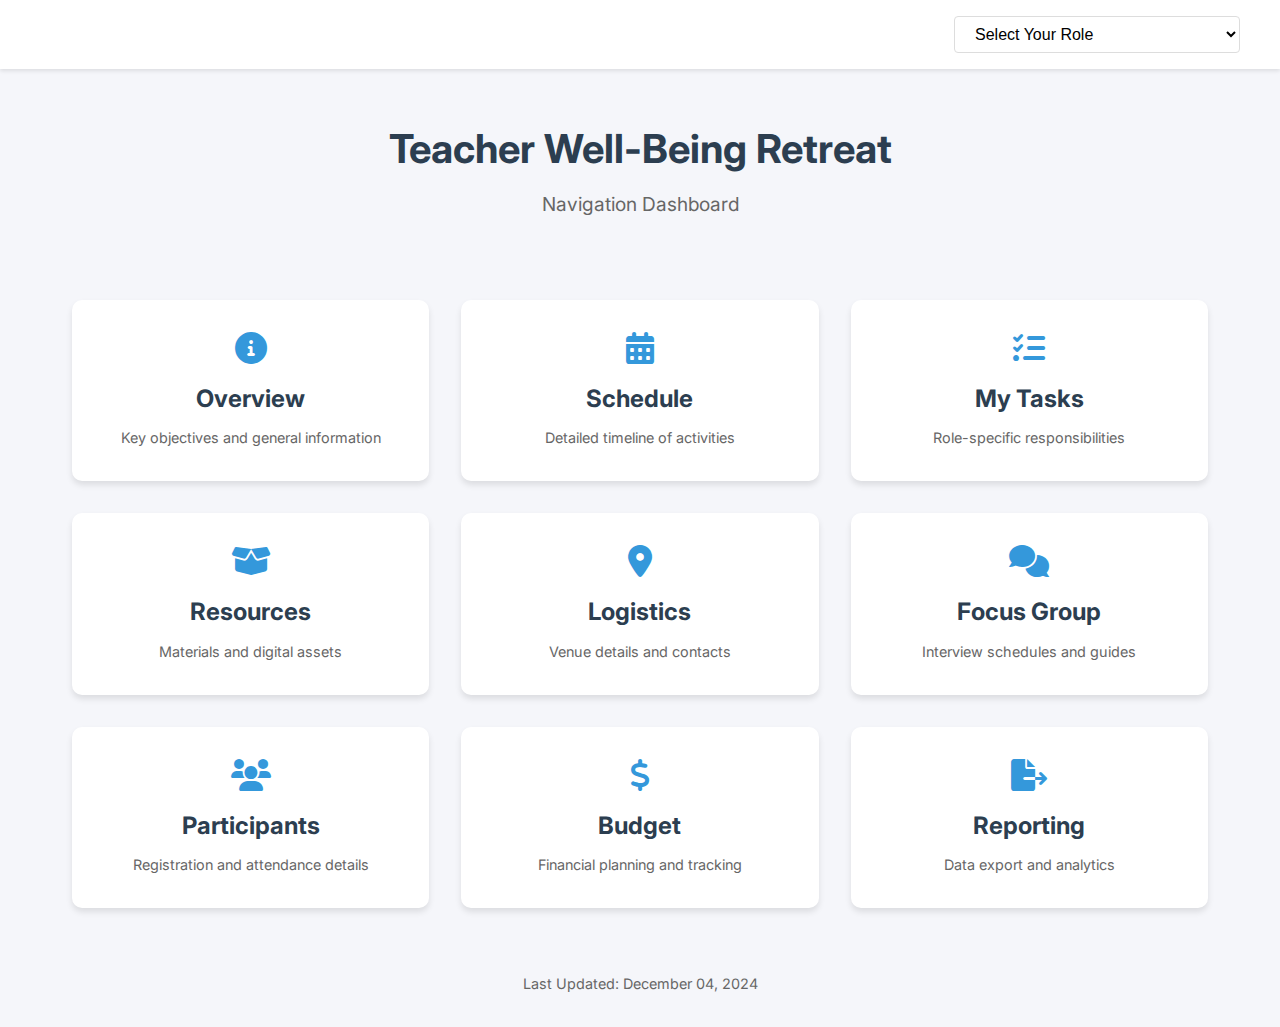
==== index.html @ 6c75f2e2 "Initial commit: Add only web-related files" ====
<!DOCTYPE html>
<html lang="en">
<head>
    <meta charset="UTF-8">
    <meta name="viewport" content="width=device-width, initial-scale=1.0">
    <title>Teacher Well-Being Retreat</title>
    <link rel="stylesheet" href="styles/styles.css">
    <link href="https://fonts.googleapis.com/css2?family=Inter:wght@300;400;500;600&display=swap" rel="stylesheet">
    <link href="https://cdnjs.cloudflare.com/ajax/libs/font-awesome/6.0.0/css/all.min.css" rel="stylesheet">
</head>
<body>
    <header>
        <nav>
            <div class="person-selector">
                <select id="roleSelect">
                    <option value="">Select Your Role</option>
                </select>
            </div>
        </nav>
    </header>

    <main>
        <section class="hero">
            <h1>Teacher Well-Being Retreat</h1>
            <p class="subtitle">Navigation Dashboard</p>
        </section>

        <div class="dashboard-grid">
            <div class="card" data-section="overview">
                <i class="fas fa-info-circle"></i>
                <h2>Overview</h2>
                <p>Key objectives and general information</p>
            </div>

            <div class="card" data-section="schedule">
                <i class="fas fa-calendar-alt"></i>
                <h2>Schedule</h2>
                <p>Detailed timeline of activities</p>
            </div>

            <div class="card" data-section="tasks">
                <i class="fas fa-tasks"></i>
                <h2>My Tasks</h2>
                <p>Role-specific responsibilities</p>
            </div>

            <div class="card" data-section="resources">
                <i class="fas fa-box-open"></i>
                <h2>Resources</h2>
                <p>Materials and digital assets</p>
            </div>

            <div class="card" data-section="logistics">
                <i class="fas fa-map-marker-alt"></i>
                <h2>Logistics</h2>
                <p>Venue details and contacts</p>
            </div>

            <div class="card" data-section="interviews">
                <i class="fas fa-comments"></i>
                <h2>Focus Group</h2>
                <p>Interview schedules and guides</p>
            </div>

            <div class="card" data-section="participants">
                <i class="fas fa-users"></i>
                <h2>Participants</h2>
                <p>Registration and attendance details</p>
            </div>

            <div class="card" data-section="budget">
                <i class="fas fa-dollar-sign"></i>
                <h2>Budget</h2>
                <p>Financial planning and tracking</p>
            </div>

            <div class="card" data-section="reporting">
                <i class="fas fa-file-export"></i>
                <h2>Reporting</h2>
                <p>Data export and analytics</p>
            </div>
        </div>
    </main>

    <footer>
        <p>Last Updated: December 04, 2024</p>
    </footer>

    <script>
        document.addEventListener('DOMContentLoaded', async function() {
            const roleSelect = document.getElementById('roleSelect');
            
            // Load roles from JSON
            try {
                const response = await fetch('data/roles.json');
                const data = await response.json();
                
                // Clear existing options except the default one
                roleSelect.innerHTML = '<option value="">Select Your Role</option>';
                
                // Add roles from JSON
                data.roles.forEach(role => {
                    const option = document.createElement('option');
                    option.value = role.id;
                    option.textContent = `${role.name}${role.title ? ` (${role.title})` : ''}`;
                    roleSelect.appendChild(option);
                });
                
                // Load saved role from localStorage
                const savedRole = localStorage.getItem('selectedRole');
                if (savedRole) {
                    roleSelect.value = savedRole;
                }
            } catch (error) {
                console.error('Error loading roles:', error);
            }

            // Role selection handler
            roleSelect.addEventListener('change', function() {
                const selectedRole = this.value;
                localStorage.setItem('selectedRole', selectedRole);
            });

            // Card click handler
            document.querySelectorAll('.card').forEach(card => {
                card.addEventListener('click', function() {
                    const section = this.dataset.section;
                    // Navigation logic
                    switch(section) {
                        case 'overview':
                            window.location.href = 'pages/overview.html';
                            break;
                        case 'schedule':
                            window.location.href = 'pages/schedule.html';
                            break;
                        case 'tasks':
                            window.location.href = 'pages/tasks.html';
                            break;
                        case 'resources':
                            window.location.href = 'pages/resources.html';
                            break;
                        case 'logistics':
                            window.location.href = 'pages/logistics.html';
                            break;
                        case 'interviews':
                            window.location.href = 'pages/interviews.html';
                            break;
                        case 'participants':
                            window.location.href = 'pages/participants.html';
                            break;
                        case 'budget':
                            window.location.href = 'pages/budget.html';
                            break;
                        case 'reporting':
                            window.location.href = 'pages/reporting.html';
                            break;
                        default:
                            console.log('Page not yet implemented:', section);
                    }
                });
            });
        });
    </script>
</body>
</html>
---- styles/styles.css ----
:root {
    --primary-color: #2c3e50;
    --secondary-color: #3498db;
    --background-color: #f5f6fa;
    --card-hover-color: #e8f4f8;
    --text-color: #2c3e50;
    --card-shadow: 0 4px 6px rgba(0, 0, 0, 0.1);
}

* {
    margin: 0;
    padding: 0;
    box-sizing: border-box;
}

body {
    font-family: 'Inter', sans-serif;
    background-color: var(--background-color);
    color: var(--text-color);
    line-height: 1.6;
}

header {
    background-color: white;
    padding: 1rem;
    box-shadow: 0 2px 4px rgba(0, 0, 0, 0.1);
    position: sticky;
    top: 0;
    z-index: 100;
}

nav {
    max-width: 1200px;
    margin: 0 auto;
    display: flex;
    justify-content: flex-end;
}

.person-selector select {
    padding: 0.5rem 1rem;
    border: 1px solid #ddd;
    border-radius: 4px;
    font-size: 1rem;
    cursor: pointer;
    background-color: white;
}

.hero {
    text-align: center;
    padding: 3rem 1rem;
}

h1 {
    font-size: 2.5rem;
    color: var(--primary-color);
    margin-bottom: 0.5rem;
}

.subtitle {
    font-size: 1.2rem;
    color: #666;
}

.dashboard-grid {
    max-width: 1200px;
    margin: 0 auto;
    padding: 2rem;
    display: grid;
    grid-template-columns: repeat(auto-fit, minmax(300px, 1fr));
    gap: 2rem;
}

.card {
    background: white;
    padding: 2rem;
    border-radius: 10px;
    box-shadow: var(--card-shadow);
    cursor: pointer;
    transition: transform 0.2s, box-shadow 0.2s;
    text-align: center;
}

.card:hover {
    transform: translateY(-5px);
    box-shadow: 0 6px 12px rgba(0, 0, 0, 0.15);
    background-color: var(--card-hover-color);
}

.card i {
    font-size: 2rem;
    color: var(--secondary-color);
    margin-bottom: 1rem;
}

.card h2 {
    margin-bottom: 0.5rem;
    color: var(--primary-color);
}

.card p {
    color: #666;
    font-size: 0.9rem;
}

footer {
    text-align: center;
    padding: 2rem;
    color: #666;
    font-size: 0.9rem;
}

/* Overview Page Styles */
.content-wrapper {
    max-width: 1200px;
    margin: 0 auto;
    padding: 2rem;
}

.page-header {
    text-align: center;
    margin-bottom: 3rem;
    padding: 2rem 0;
    background: linear-gradient(to right, #f8fafc, #ffffff);
    border-radius: 12px;
    box-shadow: 0 2px 10px rgba(0,0,0,0.05);
}

.page-header h1 {
    font-size: 2.5rem;
    color: #2d3748;
    margin-bottom: 0.5rem;
}

.page-header h1 i {
    margin-right: 0.5rem;
    color: #4299e1;
}

.page-header .subtitle {
    color: #4a5568;
    font-size: 1.2rem;
    margin-bottom: 0.5rem;
}

.page-header .date-info {
    color: #718096;
    font-size: 1rem;
    padding: 0.5rem 1rem;
    background: #f7fafc;
    border-radius: 20px;
    display: inline-block;
    margin-top: 0.5rem;
}

.page-header .date-info i {
    margin-right: 0.5rem;
    color: #4299e1;
}

.nav-wrapper {
    max-width: 1200px;
    margin: 0 auto;
    padding: 0 1rem;
    display: flex;
    justify-content: space-between;
    align-items: center;
}

.back-button {
    color: var(--primary-color);
    text-decoration: none;
    display: flex;
    align-items: center;
    gap: 0.5rem;
    font-weight: 500;
    padding: 0.5rem 0;
}

.back-button:hover {
    color: var(--secondary-color);
}

.person-selector {
    flex-shrink: 0;
}

.person-selector select {
    padding: 0.5rem 1rem;
    border: 1px solid #ddd;
    border-radius: 4px;
    font-size: 1rem;
    cursor: pointer;
    background-color: white;
    min-width: 200px;
}

.info-card {
    background: white;
    padding: 2rem;
    border-radius: 10px;
    box-shadow: var(--card-shadow);
    margin-bottom: 2rem;
}

.info-card h2 {
    display: flex;
    align-items: center;
    gap: 0.5rem;
    color: var(--primary-color);
    margin-bottom: 1.5rem;
}

.info-card ul {
    list-style-type: none;
    padding-left: 1.5rem;
}

.info-card li {
    margin-bottom: 0.5rem;
    position: relative;
}

.info-card li::before {
    content: "•";
    color: var(--secondary-color);
    position: absolute;
    left: -1.5rem;
}

.team-grid {
    display: grid;
    grid-template-columns: repeat(auto-fit, minmax(250px, 1fr));
    gap: 2rem;
}

.team-member h3 {
    color: var(--primary-color);
    margin-bottom: 1rem;
    font-size: 1.1rem;
}

.quick-links {
    display: grid;
    grid-template-columns: repeat(auto-fit, minmax(200px, 1fr));
    gap: 1rem;
}

.link-button {
    display: flex;
    align-items: center;
    gap: 0.5rem;
    padding: 1rem;
    background-color: var(--background-color);
    color: var(--primary-color);
    text-decoration: none;
    border-radius: 5px;
    transition: background-color 0.2s;
}

.link-button:hover {
    background-color: var(--card-hover-color);
}

/* Program Details Styles */
.program-details {
    background-color: #f8f9fa;
    border-left: 4px solid var(--secondary-color);
}

.details-grid {
    display: grid;
    grid-template-columns: repeat(auto-fit, minmax(250px, 1fr));
    gap: 1.5rem;
    margin-bottom: 2rem;
}

.detail-item {
    display: flex;
    flex-direction: column;
    gap: 0.5rem;
}

.detail-item strong {
    color: var(--primary-color);
    font-size: 0.9rem;
    text-transform: uppercase;
    letter-spacing: 0.5px;
}

.detail-item span {
    color: #555;
    line-height: 1.4;
}

.detail-item.location {
    grid-column: 1 / -1;
}

.registration-button {
    text-align: center;
    margin-top: 2rem;
}

.link-button.registration {
    background-color: var(--secondary-color);
    color: white;
    padding: 1rem 2rem;
    font-weight: 500;
    display: inline-flex;
    transition: transform 0.2s, box-shadow 0.2s;
}

.link-button.registration:hover {
    background-color: #2980b9;
    transform: translateY(-2px);
    box-shadow: 0 4px 8px rgba(0, 0, 0, 0.1);
}

/* Timeline Task Styles */
.timeline-sections {
    display: flex;
    flex-direction: column;
    gap: 20px;
    padding: 20px;
}

.timeline-section {
    background: white;
    border-radius: 8px;
    padding: 20px;
    box-shadow: 0 2px 4px rgba(0,0,0,0.1);
}

.timeline-section h2 {
    color: #2d3748;
    font-size: 1.25rem;
    margin-bottom: 20px;
    display: flex;
    align-items: center;
    gap: 10px;
}

.timeline-section h2 i {
    color: #4299e1;
}

.task-item {
    display: flex;
    align-items: center;
    gap: 10px;
    padding: 12px;
    border-radius: 6px;
    transition: background 0.2s;
    border: 1px solid #e2e8f0;
    margin-bottom: 8px;
}

.task-item:hover {
    background: #f7fafc;
}

.task-item input[type="checkbox"] {
    width: 18px;
    height: 18px;
    border: 2px solid #e2e8f0;
    border-radius: 4px;
    cursor: pointer;
}

.task-item input[type="checkbox"]:checked + label {
    text-decoration: line-through;
    color: #a0aec0;
}

.task-item label {
    cursor: pointer;
    font-size: 14px;
    color: #2d3748;
    transition: all 0.2s;
    display: flex;
    justify-content: space-between;
    align-items: center;
    width: 100%;
}

.task-time {
    color: #718096;
    font-size: 12px;
    background: #f7fafc;
    padding: 4px 8px;
    border-radius: 4px;
    white-space: nowrap;
}

.task-item:hover .task-time {
    background: #edf2f7;
}

/* Schedule Page Styles */
.timeline {
    max-width: 900px;
    margin: 0 auto;
    padding: 2rem;
}

.timeline-item {
    display: flex;
    margin-bottom: 2rem;
    position: relative;
}

.timeline-item::before {
    content: '';
    position: absolute;
    left: 100px;
    top: 0;
    bottom: -2rem;
    width: 2px;
    background-color: #e1e8ed;
    z-index: 1;
}

.timeline-item:last-child::before {
    display: none;
}

.time-block {
    flex: 0 0 100px;
    text-align: right;
    padding-right: 2rem;
    position: relative;
}

.time {
    font-weight: 600;
    color: var(--primary-color);
}

.duration {
    font-size: 0.8rem;
    color: #666;
    margin-top: 0.25rem;
}

.event-details {
    flex: 1;
    background: white;
    padding: 1.5rem;
    border-radius: 8px;
    box-shadow: var(--card-shadow);
    margin-left: 2rem;
    position: relative;
}

.event-details::before {
    content: '';
    position: absolute;
    left: -1.5rem;
    top: 1.5rem;
    width: 1rem;
    height: 1rem;
    background-color: var(--secondary-color);
    border-radius: 50%;
    z-index: 2;
}

.event-details h3 {
    color: var(--primary-color);
    margin-bottom: 0.5rem;
}

.event-details p {
    color: #666;
    margin-bottom: 1rem;
}

.staff-notes {
    background-color: #f8f9fa;
    padding: 1rem;
    border-radius: 4px;
    margin-top: 1rem;
    display: none;
}

.staff-notes strong {
    color: var(--primary-color);
    display: block;
    margin-bottom: 0.5rem;
}

.staff-notes ul {
    list-style-type: none;
    padding: 0;
    margin: 0;
}

.staff-notes li {
    margin-bottom: 0.25rem;
    padding-left: 1.5rem;
    position: relative;
}

.staff-notes li::before {
    content: "•";
    color: var(--secondary-color);
    position: absolute;
    left: 0.5rem;
}

.timeline-item.break .event-details::before {
    background-color: #f39c12;
}

.timeline-item.pre-event .event-details::before {
    background-color: #27ae60;
}

/* Sub-activities Styles */
.sub-activities {
    margin-top: 1rem;
    border-left: 2px solid #e1e8ed;
    padding-left: 1rem;
}

.sub-activity {
    display: flex;
    align-items: baseline;
    margin-bottom: 0.5rem;
    font-size: 0.9rem;
}

.sub-activity .duration {
    flex: 0 0 60px;
    color: #666;
    font-weight: 500;
}

.sub-activity .activity {
    color: #2c3e50;
}

.focus-group {
    display: inline-block;
    background-color: #e1f5fe;
    color: #0288d1;
    padding: 0.25rem 0.75rem;
    border-radius: 4px;
    font-size: 0.85rem;
    font-weight: 500;
    margin: 0.5rem 0;
}

/* Schedule Table Styles */
.schedule-table {
    margin: 2rem auto;
    max-width: 1200px;
    overflow-x: auto;
    background: white;
    border-radius: 12px;
    box-shadow: 0 4px 20px rgba(0,0,0,0.08);
    padding: 1rem;
}

.schedule-table table {
    width: 100%;
    border-collapse: separate;
    border-spacing: 0;
    background: white;
}

.schedule-table th,
.schedule-table td {
    padding: 1.2rem;
    text-align: left;
    border-bottom: 1px solid #edf2f7;
    transition: background-color 0.2s ease;
}

.schedule-table th {
    background: #f8fafc;
    font-weight: 600;
    color: #2d3748;
    text-transform: uppercase;
    font-size: 0.85rem;
    letter-spacing: 0.05em;
    border-bottom: 2px solid #e2e8f0;
}

.schedule-table th i {
    margin-right: 0.5rem;
    color: #4299e1;
}

.schedule-table tr {
    transition: all 0.2s ease;
}

.schedule-table tr:hover {
    background: #f7fafc;
    transform: translateX(4px);
}

.schedule-table td:first-child {
    font-family: 'Inter', monospace;
    font-size: 0.95rem;
    color: #2d3748;
    font-weight: 500;
    white-space: nowrap;
}

.schedule-table td:first-child span {
    color: #718096;
    font-size: 0.85rem;
}

.schedule-table .activity-header {
    font-weight: 600;
    color: #2c5282;
    margin-bottom: 0.5rem;
    font-size: 1.05rem;
}

.schedule-table .activity-header i {
    margin-right: 0.5rem;
    color: #4299e1;
}

.schedule-table .activity-item {
    margin: 0.5rem 0;
    padding-left: 1.2rem;
    color: #4a5568;
    position: relative;
}

.schedule-table .activity-item::before {
    content: "•";
    position: absolute;
    left: 0;
    color: #718096;
}

.schedule-table td:last-child {
    color: #3182ce;
    font-weight: 500;
    text-align: center;
}

.schedule-table td i {
    margin-right: 0.5rem;
    color: #4299e1;
    opacity: 0.8;
}

.schedule-table tr:hover td i {
    opacity: 1;
    transform: scale(1.1);
}

.schedule-note {
    margin-top: 1.2rem;
    color: #718096;
    font-style: italic;
    padding: 0.8rem;
    background: #f7fafc;
    border-radius: 6px;
    border-left: 4px solid #4299e1;
}

.schedule-note i {
    margin-right: 0.5rem;
    color: #4299e1;
}

/* Lunch break special styling */
.lunch-break td {
    background: #f0f9ff !important;
}

.lunch-break i {
    color: #3182ce !important;
}

/* Lunch note styling */
.lunch-note td {
    padding: 0.5rem 1.2rem !important;
    font-size: 0.9rem;
    color: #718096;
    font-style: italic;
    background: #f7fafc !important;
    border-top: none !important;
}

.lunch-note i {
    margin-right: 0.5rem;
    color: #4299e1;
}

.lunch-note:hover {
    background: #f7fafc !important;
    transform: none !important;
}

/* Responsive adjustments */
@media (max-width: 768px) {
    .dashboard-grid {
        grid-template-columns: 1fr;
        padding: 1rem;
    }

    .hero {
        padding: 2rem 1rem;
    }

    h1 {
        font-size: 2rem;
    }

    .content-wrapper {
        padding: 1rem;
    }

    .team-grid {
        grid-template-columns: 1fr;
    }

    .quick-links {
        grid-template-columns: 1fr;
    }

    .details-grid {
        grid-template-columns: 1fr;
        gap: 1rem;
    }

    .timeline {
        padding: 1rem;
    }

    .timeline-item {
        flex-direction: column;
    }

    .timeline-item::before {
        left: 1rem;
    }

    .time-block {
        flex: none;
        text-align: left;
        padding-right: 0;
        padding-left: 3rem;
        margin-bottom: 0.5rem;
    }

    .event-details {
        margin-left: 3rem;
    }

    .event-details::before {
        left: -2.5rem;
    }

    .schedule-table {
        margin: 1rem;
        padding: 0.5rem;
    }
    
    .schedule-table th,
    .schedule-table td {
        padding: 0.8rem;
        font-size: 0.85rem;
    }

    .schedule-table .activity-header {
        font-size: 0.95rem;
    }

    .page-header h1 {
        font-size: 2rem;
    }

    .page-header .subtitle {
        font-size: 1rem;
    }

    .schedule-table tr:hover {
        transform: none;
    }
}


/* Save feedback animation */
@keyframes saveFeedback {
    0% { transform: scale(1); }
    50% { transform: scale(1.1); }
    100% { transform: scale(1); }
}

.save-success {
    animation: saveFeedback 0.3s ease;
}

/* Notification System */
.notification {
    position: fixed;
    bottom: 20px;
    right: 20px;
    padding: 1rem 1.5rem;
    border-radius: 8px;
    background: white;
    box-shadow: 0 4px 6px rgba(0, 0, 0, 0.1);
    display: flex;
    align-items: center;
    gap: 0.75rem;
    transform: translateY(100%);
    opacity: 0;
    transition: all 0.3s ease;
    z-index: 1000;
    max-width: 400px;
    word-break: break-word;
}

.notification.show {
    transform: translateY(0);
    opacity: 1;
}

.notification.success {
    background: #f0fff4;
    border-left: 4px solid #48bb78;
    color: #2f855a;
}

.notification.error {
    background: #fff5f5;
    border-left: 4px solid #f56565;
    color: #c53030;
}

.notification i {
    font-size: 1.25rem;
}

.notification.success i {
    color: #48bb78;
}

.notification.error i {
    color: #f56565;
}

/* Phosphor Icons */
.ph {
    font-size: 1.2em;
    vertical-align: middle;
}

/* Button styles */
.btn {
    padding: 8px 16px;
    border: none;
    border-radius: 4px;
    cursor: pointer;
    font-size: 14px;
    transition: all 0.2s;
}

.btn-primary {
    background: #4299e1;
    color: white;
}

.btn-primary:hover {
    background: #3182ce;
}

.btn-secondary {
    background: #e2e8f0;
    color: #2d3748;
}

.btn-secondary:hover {
    background: #cbd5e0;
}

/* Tasks Page Styles */
.tasks-container {
    max-width: 800px;
    margin: 0 auto;
    padding: 20px;
}

.role-selector {
    margin-bottom: 30px;
    text-align: center;
}

.role-selector h2 {
    margin-bottom: 20px;
    color: #2d3748;
}

.role-buttons {
    display: flex;
    flex-wrap: wrap;
    gap: 10px;
    justify-content: center;
}

.role-btn {
    padding: 10px 20px;
    border: 2px solid #e2e8f0;
    border-radius: 8px;
    background: white;
    color: #2d3748;
    cursor: pointer;
    transition: all 0.2s;
    font-size: 14px;
}

.role-btn:hover {
    border-color: #4299e1;
    background: #ebf8ff;
}

.role-btn.active {
    background: #4299e1;
    color: white;
    border-color: #4299e1;
}

.role-tasks {
    background: white;
    border-radius: 8px;
    padding: 20px;
    margin-top: 20px;
    box-shadow: 0 2px 4px rgba(0,0,0,0.1);
}

.role-tasks h3 {
    color: #2d3748;
    margin-bottom: 20px;
    padding-bottom: 10px;
    border-bottom: 2px solid #e2e8f0;
}

.task-list {
    display: flex;
    flex-direction: column;
    gap: 12px;
}

.task-item {
    display: flex;
    align-items: center;
    gap: 10px;
    padding: 10px;
    border-radius: 6px;
    transition: background 0.2s;
}

.task-item:hover {
    background: #f7fafc;
}

.task-item input[type="checkbox"] {
    width: 18px;
    height: 18px;
    border: 2px solid #e2e8f0;
    border-radius: 4px;
    cursor: pointer;
}

.task-item input[type="checkbox"]:checked + label {
    text-decoration: line-through;
    color: #a0aec0;
}

.task-item label {
    cursor: pointer;
    font-size: 14px;
    color: #2d3748;
    transition: all 0.2s;
}

/* Task Category Styles */
.task-category {
    margin-bottom: 24px;
    background: #f8fafc;
    border-radius: 8px;
    padding: 16px;
}

.task-category-header {
    color: #2d3748;
    font-size: 1rem;
    font-weight: 600;
    margin-bottom: 12px;
    padding-bottom: 8px;
    border-bottom: 2px solid #e2e8f0;
    display: flex;
    align-items: center;
    gap: 8px;
}

.task-category-header i {
    color: #4299e1;
}

.task-time-group {
    margin-bottom: 16px;
    padding-left: 12px;
    border-left: 3px solid #e2e8f0;
}

.task-time-header {
    color: #4a5568;
    font-size: 0.875rem;
    font-weight: 500;
    margin-bottom: 8px;
}

.task-item {
    margin-left: 8px;
}

.task-category:last-child {
    margin-bottom: 0;
}

.task-time-group:last-child {
    margin-bottom: 0;
}

/* Update existing task styles */
.task-item label {
    font-size: 0.875rem;
    line-height: 1.4;
}

.task-time {
    font-size: 0.75rem;
    padding: 2px 6px;
    background: #edf2f7;
    border-radius: 4px;
    color: #4a5568;
}

/* Timeline section updates */
.timeline-section {
    margin-bottom: 32px;
}

.timeline-section:last-child {
    margin-bottom: 0;
}

/* Task Tag Styles */
.task-tag {
    display: inline-block;
    background-color: #e9ecef;
    padding: 2px 8px;
    border-radius: 12px;
    font-size: 0.85em;
    color: #495057;
    margin-left: 8px;
}

.transport-table {
    width: 100%;
    border-collapse: collapse;
    margin: 1rem 0;
}

.transport-table th,
.transport-table td {
    padding: 8px;
    border: 1px solid #dee2e6;
    text-align: left;
}

.transport-table th {
    background-color: #f8f9fa;
}

.transport-check {
    color: #28a745;
}

/* Reporting Page Styles */
.reporting-content {
    display: grid;
    grid-template-columns: repeat(auto-fit, minmax(300px, 1fr));
    gap: 24px;
    padding: 20px;
    max-width: 1400px;
    margin: 0 auto;
}

.info-card {
    background: white;
    border-radius: 12px;
    padding: 24px;
    box-shadow: 0 4px 6px rgba(0, 0, 0, 0.1);
    transition: transform 0.2s ease, box-shadow 0.2s ease;
}

.info-card h2 {
    color: #2c3e50;
    font-size: 1.5rem;
    margin-bottom: 20px;
    padding-bottom: 12px;
    border-bottom: 2px solid #e9ecef;
    display: flex;
    align-items: center;
    gap: 12px;
}

.info-card h2 i {
    color: #3498db;
}

.export-section {
    display: grid;
    gap: 20px;
}

.export-card {
    background: #f8f9fa;
    padding: 20px;
    border-radius: 8px;
    border-left: 4px solid #3498db;
}

.export-card h3 {
    color: #2c3e50;
    font-size: 1.2rem;
    margin-bottom: 16px;
    display: flex;
    align-items: center;
    gap: 8px;
}

.export-card p {
    color: #576574;
    margin-bottom: 16px;
    line-height: 1.5;
}

.export-controls {
    display: flex;
    gap: 12px;
    flex-wrap: wrap;
}

.export-button {
    display: inline-flex;
    align-items: center;
    gap: 8px;
    background: #3498db;
    color: white;
    padding: 12px 24px;
    border: none;
    border-radius: 6px;
    cursor: pointer;
    font-size: 0.9rem;
    transition: all 0.2s ease;
}

.export-button:hover {
    background: #2980b9;
    transform: translateY(-1px);
}

.export-button.csv {
    background: #27ae60;
}

.export-button.csv:hover {
    background: #219a52;
}

.export-button.excel {
    background: #2ecc71;
}

.export-button.excel:hover {
    background: #27ae60;
}

.export-button.xlsx {
    background: #27ae60;
}

.export-button.attendance {
    background: #8e44ad;
}

.export-button.disabled {
    background: #95a5a6;
    cursor: not-allowed;
}

.export-button.disabled:hover {
    transform: none;
}

.export-grid {
    display: grid;
    grid-template-columns: repeat(2, 1fr);
    gap: 24px;
    padding: 20px;
}

@media (max-width: 768px) {
    .reporting-content {
        grid-template-columns: 1fr;
        padding: 16px;
    }

    .export-controls {
        flex-direction: column;
    }

    .export-button {
        width: 100%;
    }

    .export-grid {
        grid-template-columns: 1fr;
    }
}
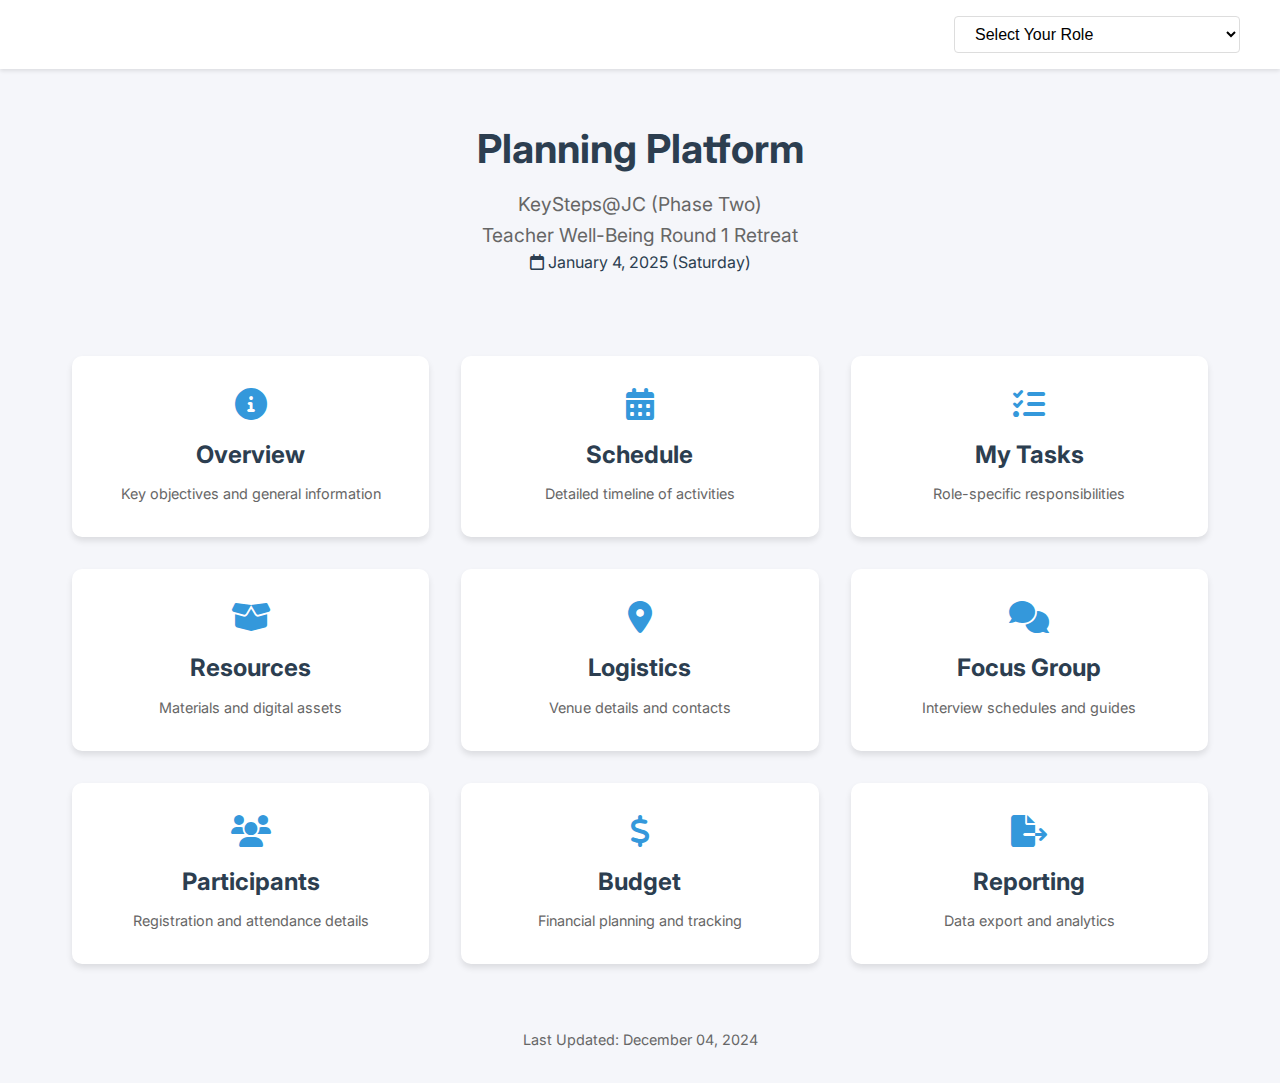
==== commit b2dd9633: "Updated name of landing page" ====
--- a/index.html
+++ b/index.html
@@ -21,8 +21,10 @@
 
     <main>
         <section class="hero">
-            <h1>Teacher Well-Being Retreat</h1>
-            <p class="subtitle">Navigation Dashboard</p>
+            <h1>Planning Platform</h1>
+            <p class="subtitle">KeySteps@JC (Phase Two)</p>
+            <p class="subtitle">Teacher Well-Being Round 1 Retreat</p>
+            <div class="date-info"><i class="far fa-calendar"></i> January 4, 2025 (Saturday)</div>
         </section>
 
         <div class="dashboard-grid">
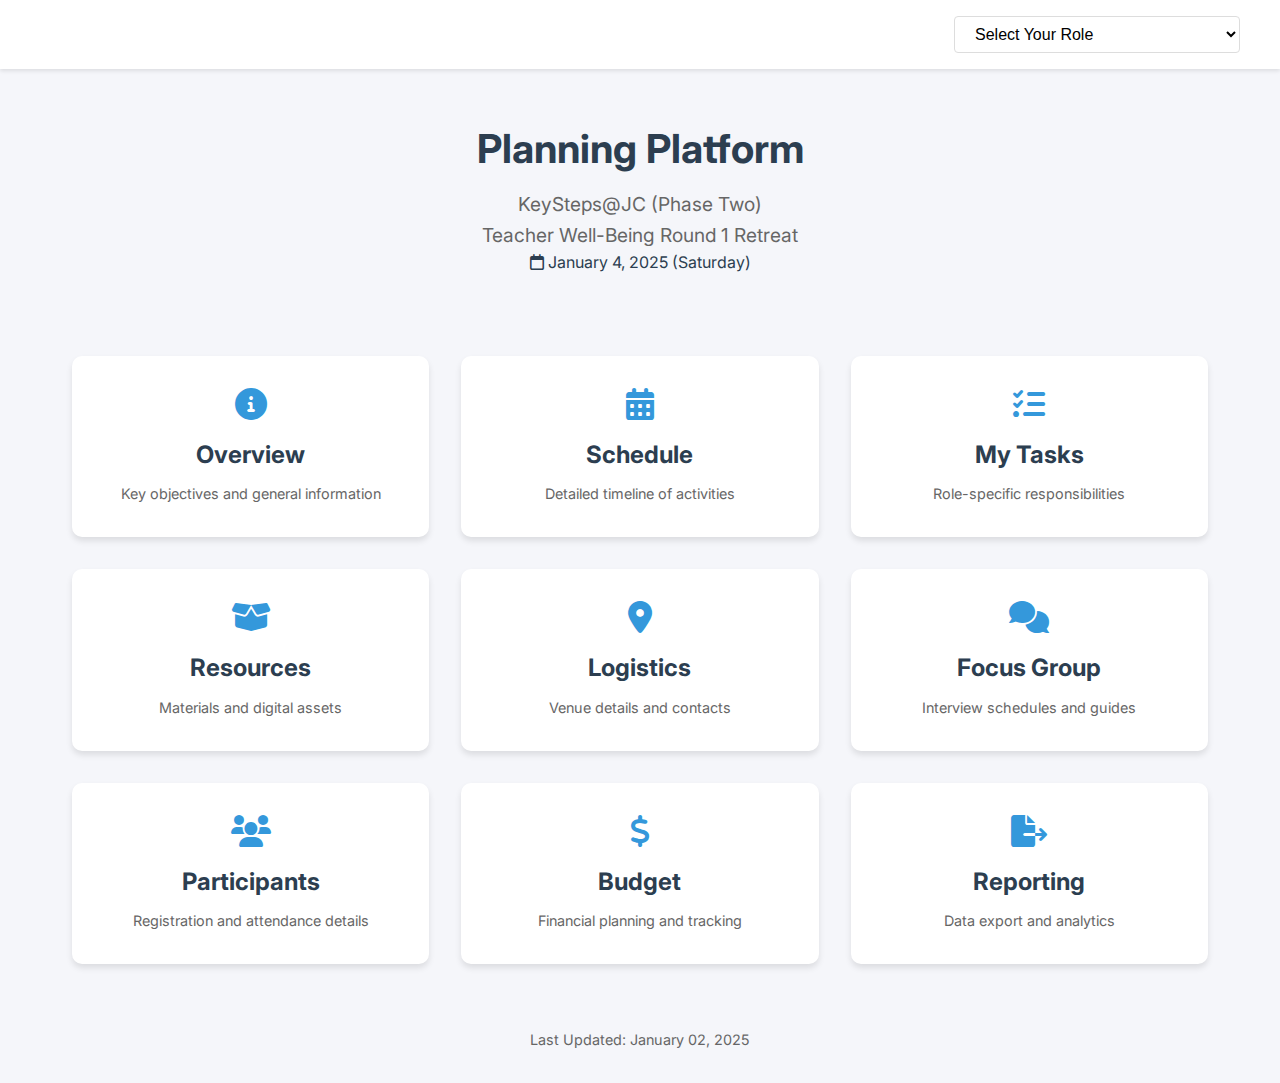
==== commit 48805814: "Updated index.html" ====
--- a/index.html
+++ b/index.html
@@ -85,7 +85,7 @@
     </main>
 
     <footer>
-        <p>Last Updated: December 04, 2024</p>
+        <p>Last Updated: January 02, 2025</p>
     </footer>
 
     <script>
